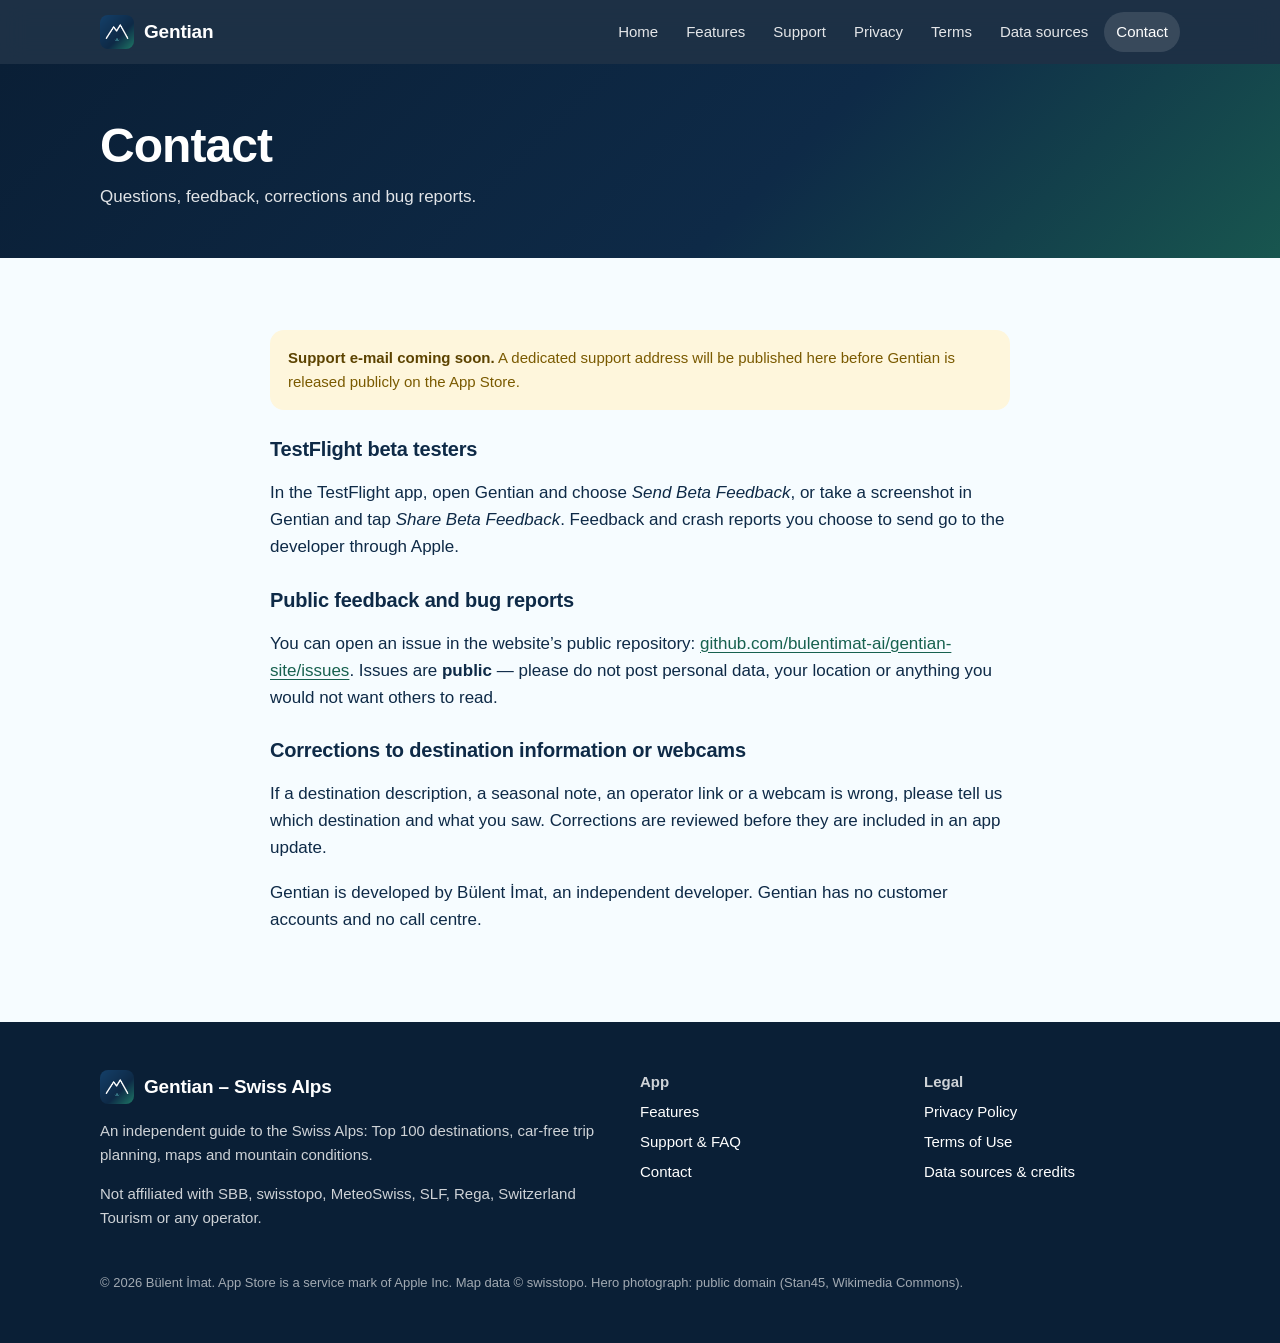
==== contact/index.html @ fe950a14 "Gentian website: home, features, support, privacy, terms, data sources, contact Static site from gen" ====
<!doctype html>
<html lang="en">
<head>
<meta charset="utf-8">
<meta name="viewport" content="width=device-width, initial-scale=1">
<title>Contact · Gentian – Swiss Alps</title>
<meta name="description" content="How to contact the Gentian developer with questions, corrections and bug reports.">
<link rel="canonical" href="https://bulentimat-ai.github.io/gentian-site/contact/">
<meta name="theme-color" content="#0a1f36">
<meta name="referrer" content="strict-origin-when-cross-origin">
<meta property="og:type" content="website">
<meta property="og:site_name" content="Gentian – Swiss Alps">
<meta property="og:title" content="Contact · Gentian – Swiss Alps">
<meta property="og:description" content="How to contact the Gentian developer with questions, corrections and bug reports.">
<meta property="og:url" content="https://bulentimat-ai.github.io/gentian-site/contact/">
<meta property="og:image" content="https://bulentimat-ai.github.io/gentian-site/assets/img/og-image.jpg">
<meta property="og:image:width" content="1200">
<meta property="og:image:height" content="630">
<meta property="og:image:alt" content="Gentian app icon over an Alpine lake panorama">
<meta name="twitter:card" content="summary_large_image">
<link rel="icon" type="image/png" sizes="32x32" href="../assets/img/favicon-32.png">
<link rel="apple-touch-icon" href="../assets/img/apple-touch-icon.png">
<link rel="stylesheet" href="../assets/site.css">
</head>
<body>
<a class="skip" href="#main">Skip to content</a>
<header class="site-header">
  <div class="wrap">
    <a class="brand" href="../"><img src="../assets/img/icon-512.png" alt="" width="34" height="34">Gentian</a>
    <nav class="nav" aria-label="Main"><ul><li><a href="../">Home</a></li><li><a href="../features/">Features</a></li><li><a href="../support/">Support</a></li><li><a href="../privacy/">Privacy</a></li><li><a href="../terms/">Terms</a></li><li><a href="../data-sources/">Data sources</a></li><li><a href="../contact/" aria-current="page">Contact</a></li></ul></nav>
    <details class="menu"><summary aria-label="Open menu">Menu</summary><ul><li><a href="../">Home</a></li><li><a href="../features/">Features</a></li><li><a href="../support/">Support</a></li><li><a href="../privacy/">Privacy</a></li><li><a href="../terms/">Terms</a></li><li><a href="../data-sources/">Data sources</a></li><li><a href="../contact/" aria-current="page">Contact</a></li></ul></details>
  </div>
</header>
<main id="main">
<div class="page-head"><div class="wrap"><h1>Contact</h1><p>Questions, feedback, corrections and bug reports.</p></div></div>
<section><div class="wrap doc">
<div class="note"><strong>Support e-mail coming soon.</strong> A dedicated support address will be published here before Gentian is released publicly on the App Store.</div>
<h3>TestFlight beta testers</h3>
<p>In the TestFlight app, open Gentian and choose <em>Send Beta Feedback</em>, or take a screenshot in Gentian and
tap <em>Share Beta Feedback</em>. Feedback and crash reports you choose to send go to the developer through Apple.</p>
<h3>Public feedback and bug reports</h3>
<p>You can open an issue in the website’s public repository:
<a href="https://github.com/bulentimat-ai/gentian-site/issues">github.com/bulentimat-ai/gentian-site/issues</a>. Issues are <strong>public</strong>
— please do not post personal data, your location or anything you would not want others to read.</p>
<h3>Corrections to destination information or webcams</h3>
<p>If a destination description, a seasonal note, an operator link or a webcam is wrong, please tell us which destination and what you saw. Corrections are reviewed before they are included in an app update.</p>
<p>Gentian is developed by Bülent İmat, an independent developer. Gentian has no customer accounts and no call centre.</p>
</div></section>
</main>
<footer class="site-footer">
  <div class="wrap">
    <div class="cols">
      <div>
        <a class="brand" href="../"><img src="../assets/img/icon-512.png" alt="" width="34" height="34">Gentian – Swiss Alps</a>
        <p>An independent guide to the Swiss Alps: Top 100 destinations, car-free trip planning, maps and mountain conditions.</p>
        <p>Not affiliated with SBB, swisstopo, MeteoSwiss, SLF, Rega, Switzerland Tourism or any operator.</p>
      </div>
      <div><strong>App</strong><ul>
        <li><a href="../features/">Features</a></li>
        <li><a href="../support/">Support &amp; FAQ</a></li>
        <li><a href="../contact/">Contact</a></li>
      </ul></div>
      <div><strong>Legal</strong><ul>
        <li><a href="../privacy/">Privacy Policy</a></li>
        <li><a href="../terms/">Terms of Use</a></li>
        <li><a href="../data-sources/">Data sources &amp; credits</a></li>
      </ul></div>
    </div>
    <p class="small">© 2026 Bülent İmat. App Store is a service mark of Apple Inc. Map data © swisstopo. Hero photograph: public domain (Stan45, Wikimedia Commons).</p>
  </div>
</footer>
</body>
</html>
---- assets/site.css ----
/* Gentian website — Alpine Premium palette from the app (src/theme/tokens.ts). No external requests. */
:root {
  --navy: #0e2a47;
  --navy-deep: #0a1f36;
  --glacier: #f6fcff;
  --green: #1f7a67;
  --green-text: #17614f;
  --teal: #5fbec4;
  --meadow: #a7d48d;
  --surface: #ffffff;
  --surface-muted: #eef6f9;
  --border: #dce7ee;
  --text: #0e2a47;
  --text-2: #4a6076;
  --caution-bg: #fef6dc;
  --caution-text: #7a5a00;
  --danger: #c62828;
  --radius: 18px;
  --max: 1120px;
  --font: -apple-system, BlinkMacSystemFont, "SF Pro Text", "Inter", "Segoe UI", Roboto, "Helvetica Neue", Arial, sans-serif;
  --font-display: -apple-system, BlinkMacSystemFont, "SF Pro Display", "Inter", "Segoe UI", Roboto, "Helvetica Neue", Arial, sans-serif;
}
* { box-sizing: border-box; }
html { -webkit-text-size-adjust: 100%; }
body { margin: 0; font-family: var(--font); color: var(--text); background: var(--glacier); line-height: 1.6; font-size: 17px; }
img { max-width: 100%; height: auto; display: block; }
a { color: var(--green-text); text-underline-offset: 3px; }
a:hover { color: var(--navy); }
:focus-visible { outline: 3px solid var(--teal); outline-offset: 3px; border-radius: 6px; }
.skip { position: absolute; left: -999px; top: 8px; background: var(--surface); padding: 8px 14px; border-radius: 8px; z-index: 10; }
.skip:focus { left: 16px; }
.wrap { max-width: var(--max); margin: 0 auto; padding: 0 20px; }

/* Header & navigation */
.site-header { position: sticky; top: 0; z-index: 5; background: rgba(10, 31, 54, 0.92); backdrop-filter: saturate(160%) blur(12px); -webkit-backdrop-filter: saturate(160%) blur(12px); }
.site-header .wrap { display: flex; align-items: center; justify-content: space-between; min-height: 64px; gap: 16px; }
.brand { display: flex; align-items: center; gap: 10px; color: #fff; text-decoration: none; font-weight: 700; font-size: 19px; letter-spacing: -0.01em; }
.brand img { width: 34px; height: 34px; border-radius: 8px; }
.nav ul { list-style: none; margin: 0; padding: 0; display: flex; gap: 4px; flex-wrap: wrap; }
.nav a { color: rgba(255, 255, 255, 0.88); text-decoration: none; font-size: 15px; padding: 8px 12px; border-radius: 999px; display: inline-block; }
.nav a:hover, .nav a[aria-current="page"] { color: #fff; background: rgba(255, 255, 255, 0.12); }
.menu { display: none; }
@media (max-width: 860px) {
  .nav { display: none; }
  .menu { display: block; position: relative; }
  .menu summary { list-style: none; cursor: pointer; color: #fff; font-size: 15px; padding: 8px 14px; border: 1px solid rgba(255, 255, 255, 0.35); border-radius: 999px; }
  .menu summary::-webkit-details-marker { display: none; }
  .menu[open] ul { position: absolute; right: 0; top: 46px; background: var(--navy-deep); border-radius: 14px; padding: 8px; min-width: 210px; box-shadow: 0 16px 40px rgba(0, 0, 0, 0.35); list-style: none; margin: 0; }
  .menu a { display: block; color: #fff; text-decoration: none; padding: 10px 12px; border-radius: 10px; }
  .menu a:hover, .menu a[aria-current="page"] { background: rgba(255, 255, 255, 0.12); }
}

/* Hero */
.hero { position: relative; color: #fff; background: var(--navy); overflow: hidden; }
.hero picture img { position: absolute; inset: 0; width: 100%; height: 100%; object-fit: cover; object-position: 60% 40%; }
.hero::after { content: ""; position: absolute; inset: 0; background: linear-gradient(180deg, rgba(10, 31, 54, 0.82) 0%, rgba(10, 31, 54, 0.45) 45%, rgba(10, 31, 54, 0.15) 70%, rgba(10, 31, 54, 0.6) 100%); }
.hero .wrap { position: relative; z-index: 1; padding-top: 96px; padding-bottom: 120px; }
.eyebrow { display: inline-block; font-size: 13px; font-weight: 600; letter-spacing: 0.12em; text-transform: uppercase; color: var(--meadow); margin: 0 0 14px; }
.hero h1 { font-family: var(--font-display); font-size: clamp(40px, 7vw, 72px); line-height: 1.04; letter-spacing: -0.025em; margin: 0 0 18px; max-width: 13ch; }
.hero p.lead { font-size: clamp(18px, 2.2vw, 22px); max-width: 38ch; color: rgba(255, 255, 255, 0.92); margin: 0 0 28px; }
.badge-row { display: flex; flex-wrap: wrap; gap: 10px; align-items: center; }
.pill { display: inline-flex; align-items: center; gap: 8px; padding: 10px 16px; border-radius: 999px; font-size: 15px; font-weight: 600; text-decoration: none; }
.pill.light { background: #fff; color: var(--navy); }
.pill.ghost { color: #fff; border: 1px solid rgba(255, 255, 255, 0.5); }
.photo-credit { position: absolute; right: 12px; bottom: 8px; z-index: 1; font-size: 12px; color: rgba(255, 255, 255, 0.78); }
.photo-credit a { color: inherit; }

/* Sections */
section { padding: 72px 0; }
section.alt { background: var(--surface); }
h2 { font-family: var(--font-display); font-size: clamp(28px, 4vw, 40px); line-height: 1.12; letter-spacing: -0.02em; margin: 0 0 14px; }
h3 { font-size: 20px; line-height: 1.3; margin: 0 0 8px; letter-spacing: -0.01em; }
.section-lead { color: var(--text-2); max-width: 60ch; margin: 0 0 36px; font-size: 18px; }
.grid { display: grid; gap: 20px; }
.grid.cols-3 { grid-template-columns: repeat(auto-fit, minmax(260px, 1fr)); }
.card { background: var(--surface); border: 1px solid var(--border); border-radius: var(--radius); padding: 24px; }
section.alt .card { background: var(--glacier); }
.card p { margin: 0; color: var(--text-2); }
.icon-dot { width: 42px; height: 42px; border-radius: 12px; display: grid; place-items: center; background: #e7f3ef; color: var(--green-text); font-weight: 700; margin-bottom: 14px; font-size: 18px; }

.feature { display: grid; grid-template-columns: 1.05fr 0.95fr; gap: 48px; align-items: center; padding: 28px 0; }
.feature.reverse .feature-text { order: 2; }
.feature-text ul { padding-left: 20px; color: var(--text-2); margin: 12px 0 0; }
.feature-text li { margin: 6px 0; }
.phone { max-width: 300px; margin: 0 auto; border-radius: 34px; overflow: hidden; border: 8px solid #e8f0f4; box-shadow: 0 28px 60px rgba(14, 42, 71, 0.22); background: #fff; }
.phone img { width: 100%; }
figcaption { font-size: 13px; color: var(--text-2); text-align: center; margin-top: 12px; }
@media (max-width: 760px) {
  .feature { grid-template-columns: 1fr; gap: 24px; }
  .feature.reverse .feature-text { order: 0; }
  section { padding: 52px 0; }
}
.shots { display: grid; grid-auto-flow: column; grid-auto-columns: minmax(200px, 240px); gap: 20px; overflow-x: auto; padding: 8px 4px 20px; scroll-snap-type: x mandatory; }
.shots figure { margin: 0; scroll-snap-align: start; }
.shots .phone { border-width: 6px; border-radius: 28px; }

.note { background: var(--caution-bg); color: var(--caution-text); border-radius: 14px; padding: 16px 18px; font-size: 15px; }
.note strong { color: #5c4300; }
.safety { background: var(--navy); color: #fff; }
.safety p, .safety li { color: rgba(255, 255, 255, 0.9); }
.safety a { color: var(--meadow); }

/* Documents (privacy, terms, support) */
.doc { max-width: 780px; }
.doc h1 { font-family: var(--font-display); font-size: clamp(32px, 5vw, 46px); letter-spacing: -0.02em; line-height: 1.1; margin: 0 0 10px; }
.doc h2 { font-size: 26px; margin-top: 44px; }
.doc h3 { margin-top: 26px; }
.doc .meta { color: var(--text-2); margin-bottom: 28px; }
.doc table { width: 100%; border-collapse: collapse; margin: 16px 0; font-size: 15px; display: block; overflow-x: auto; }
.doc th, .doc td { text-align: left; vertical-align: top; padding: 10px 12px; border-bottom: 1px solid var(--border); }
.doc th { background: var(--surface-muted); }
.page-head { background: linear-gradient(135deg, var(--navy-deep), var(--navy) 60%, #18564f); color: #fff; padding: 56px 0 48px; }
.page-head h1 { margin: 0; font-family: var(--font-display); font-size: clamp(32px, 5vw, 48px); letter-spacing: -0.02em; line-height: 1.1; }
.page-head p { margin: 10px 0 0; color: rgba(255, 255, 255, 0.88); max-width: 60ch; }
details.faq { background: var(--surface); border: 1px solid var(--border); border-radius: 14px; padding: 0 18px; margin: 12px 0; }
details.faq summary { cursor: pointer; font-weight: 600; padding: 16px 0; }
details.faq[open] summary { border-bottom: 1px solid var(--border); margin-bottom: 8px; }
details.faq p, details.faq ul { color: var(--text-2); }

/* Footer */
.site-footer { background: var(--navy-deep); color: rgba(255, 255, 255, 0.8); padding: 48px 0 36px; font-size: 15px; }
.site-footer .cols { display: grid; grid-template-columns: 2fr 1fr 1fr; gap: 28px; }
.site-footer a { color: #fff; text-decoration: none; }
.site-footer a:hover { text-decoration: underline; }
.site-footer ul { list-style: none; margin: 0; padding: 0; }
.site-footer li { margin: 6px 0; }
.site-footer .small { font-size: 13px; color: rgba(255, 255, 255, 0.62); margin-top: 28px; }
@media (max-width: 760px) { .site-footer .cols { grid-template-columns: 1fr; } }
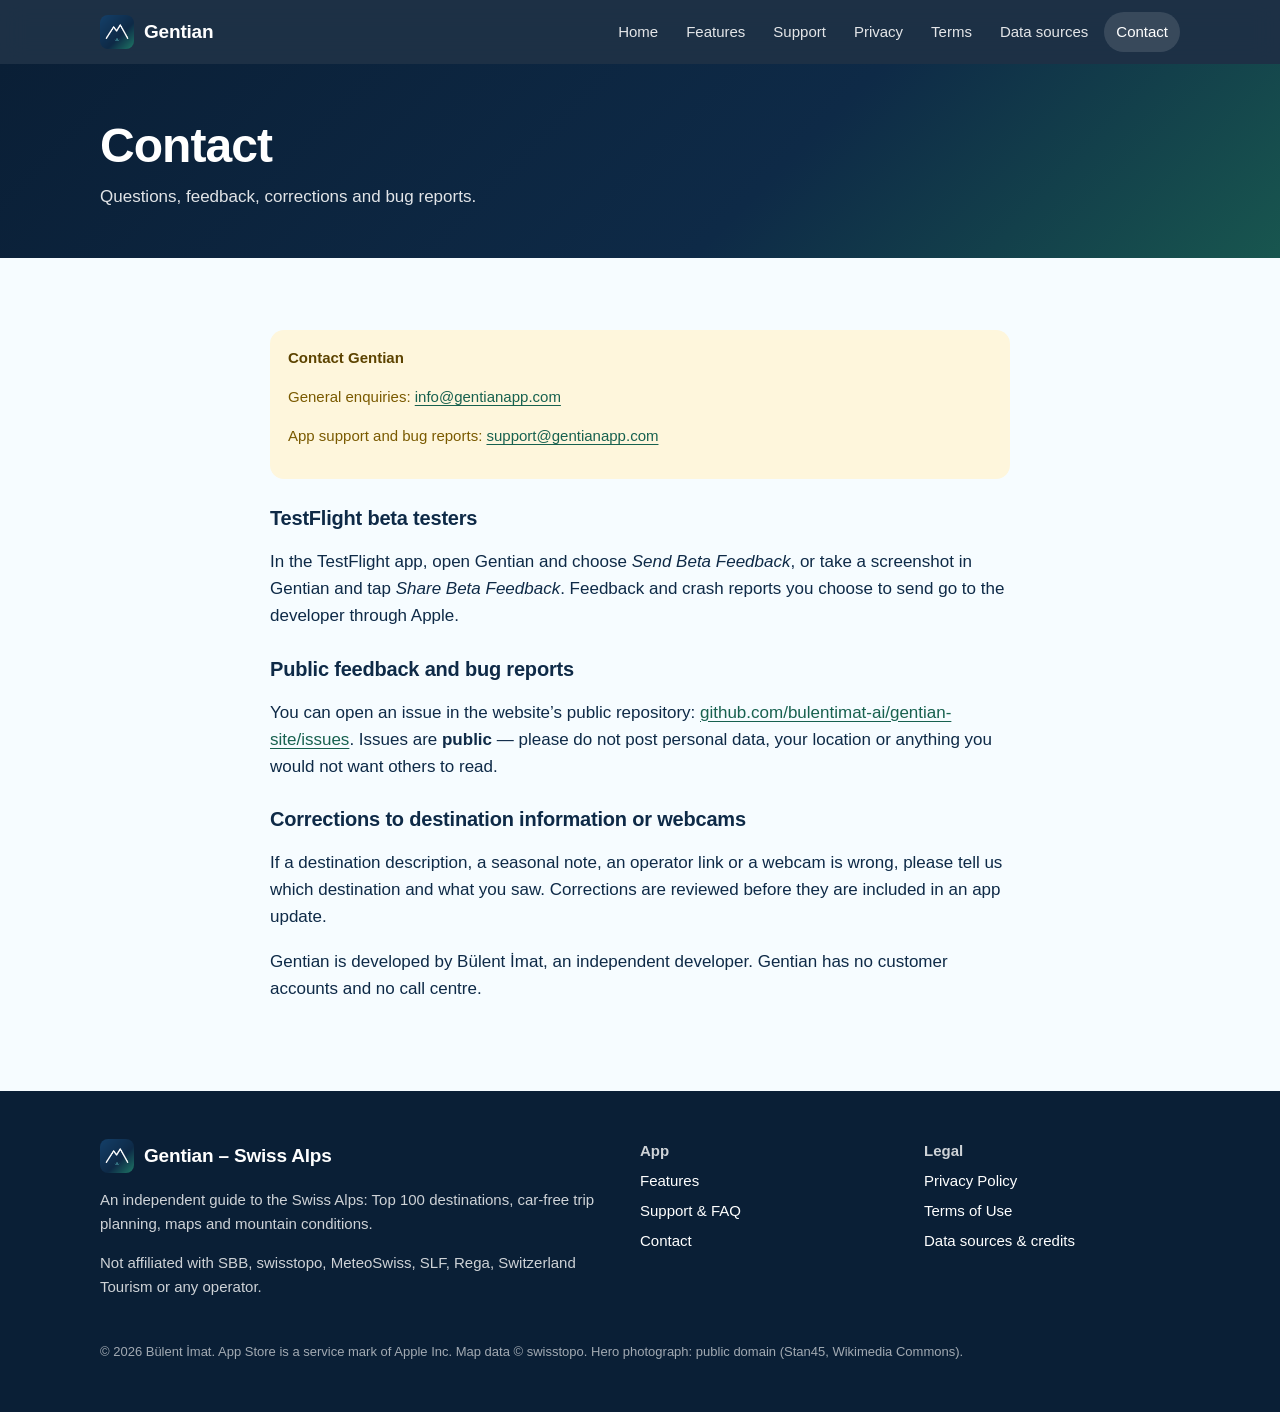
==== commit ed03dacf: "Update Gentian website contact emails and iPad compatibility copy" ====
--- a/contact/index.html
+++ b/contact/index.html
@@ -34,7 +34,7 @@
 <main id="main">
 <div class="page-head"><div class="wrap"><h1>Contact</h1><p>Questions, feedback, corrections and bug reports.</p></div></div>
 <section><div class="wrap doc">
-<div class="note"><strong>Support e-mail coming soon.</strong> A dedicated support address will be published here before Gentian is released publicly on the App Store.</div>
+<div class="note"><strong>Contact Gentian</strong><p>General enquiries: <a href="mailto:info@gentianapp.com">info@gentianapp.com</a></p><p>App support and bug reports: <a href="mailto:support@gentianapp.com">support@gentianapp.com</a></p></div>
 <h3>TestFlight beta testers</h3>
 <p>In the TestFlight app, open Gentian and choose <em>Send Beta Feedback</em>, or take a screenshot in Gentian and
 tap <em>Share Beta Feedback</em>. Feedback and crash reports you choose to send go to the developer through Apple.</p>
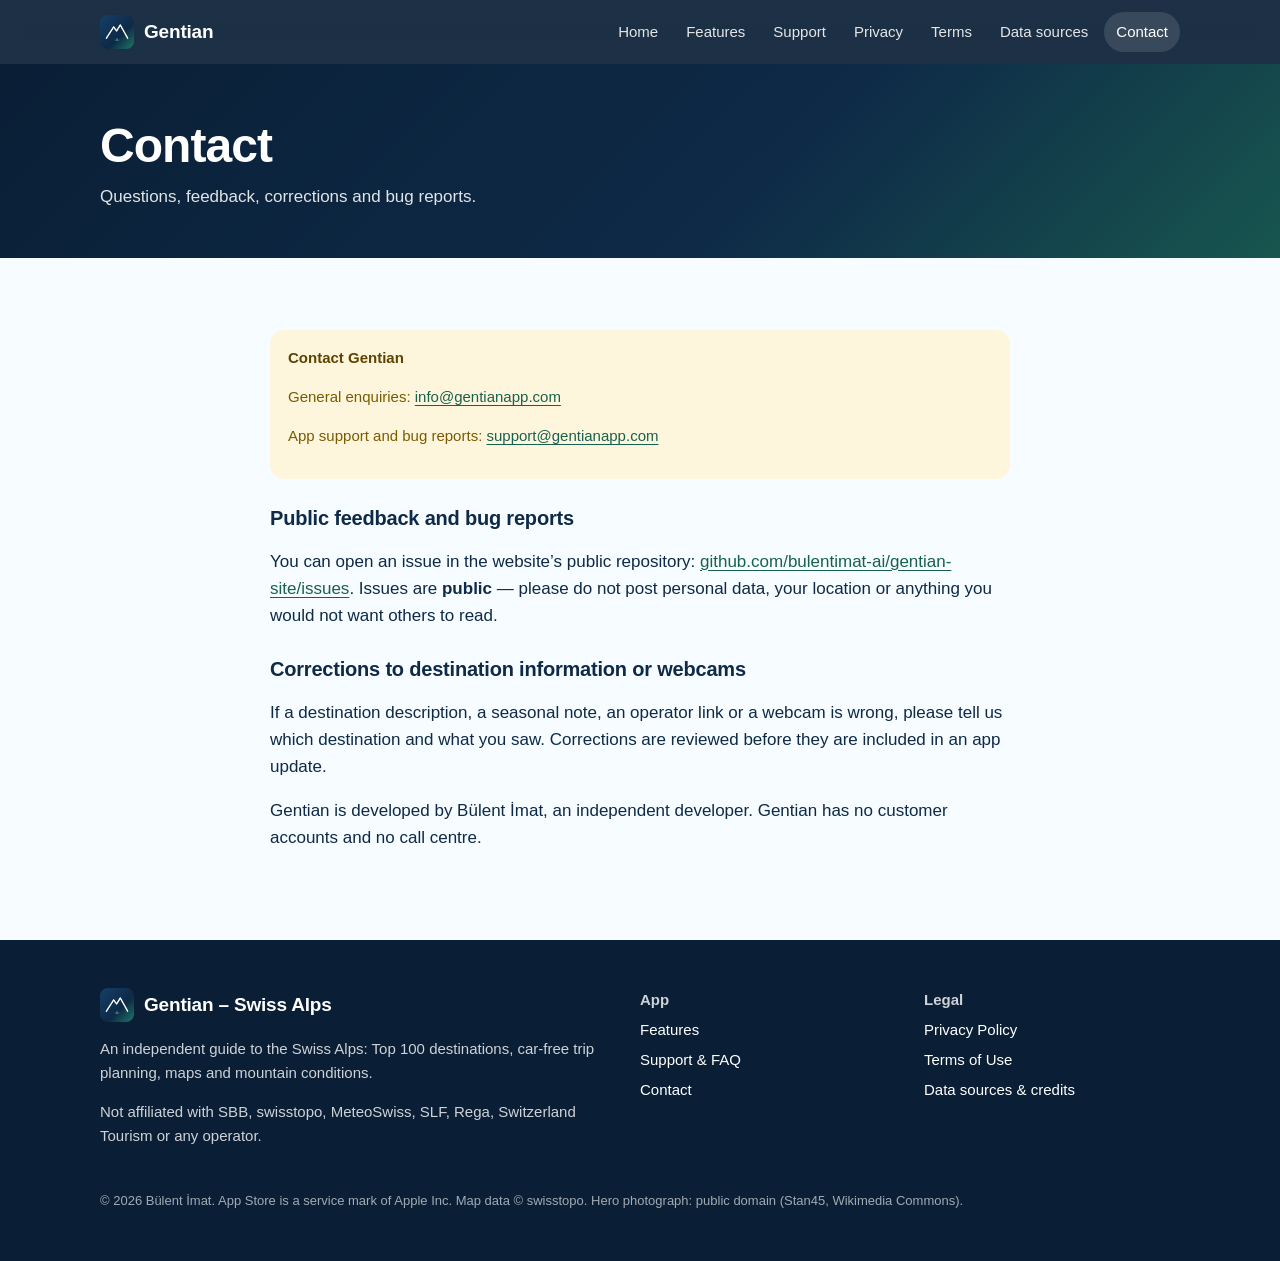
==== commit b6035273: "Refresh contact/index.html for public-release preparation" ====
--- a/contact/index.html
+++ b/contact/index.html
@@ -35,9 +35,6 @@
 <div class="page-head"><div class="wrap"><h1>Contact</h1><p>Questions, feedback, corrections and bug reports.</p></div></div>
 <section><div class="wrap doc">
 <div class="note"><strong>Contact Gentian</strong><p>General enquiries: <a href="mailto:info@gentianapp.com">info@gentianapp.com</a></p><p>App support and bug reports: <a href="mailto:support@gentianapp.com">support@gentianapp.com</a></p></div>
-<h3>TestFlight beta testers</h3>
-<p>In the TestFlight app, open Gentian and choose <em>Send Beta Feedback</em>, or take a screenshot in Gentian and
-tap <em>Share Beta Feedback</em>. Feedback and crash reports you choose to send go to the developer through Apple.</p>
 <h3>Public feedback and bug reports</h3>
 <p>You can open an issue in the website’s public repository:
 <a href="https://github.com/bulentimat-ai/gentian-site/issues">github.com/bulentimat-ai/gentian-site/issues</a>. Issues are <strong>public</strong>
